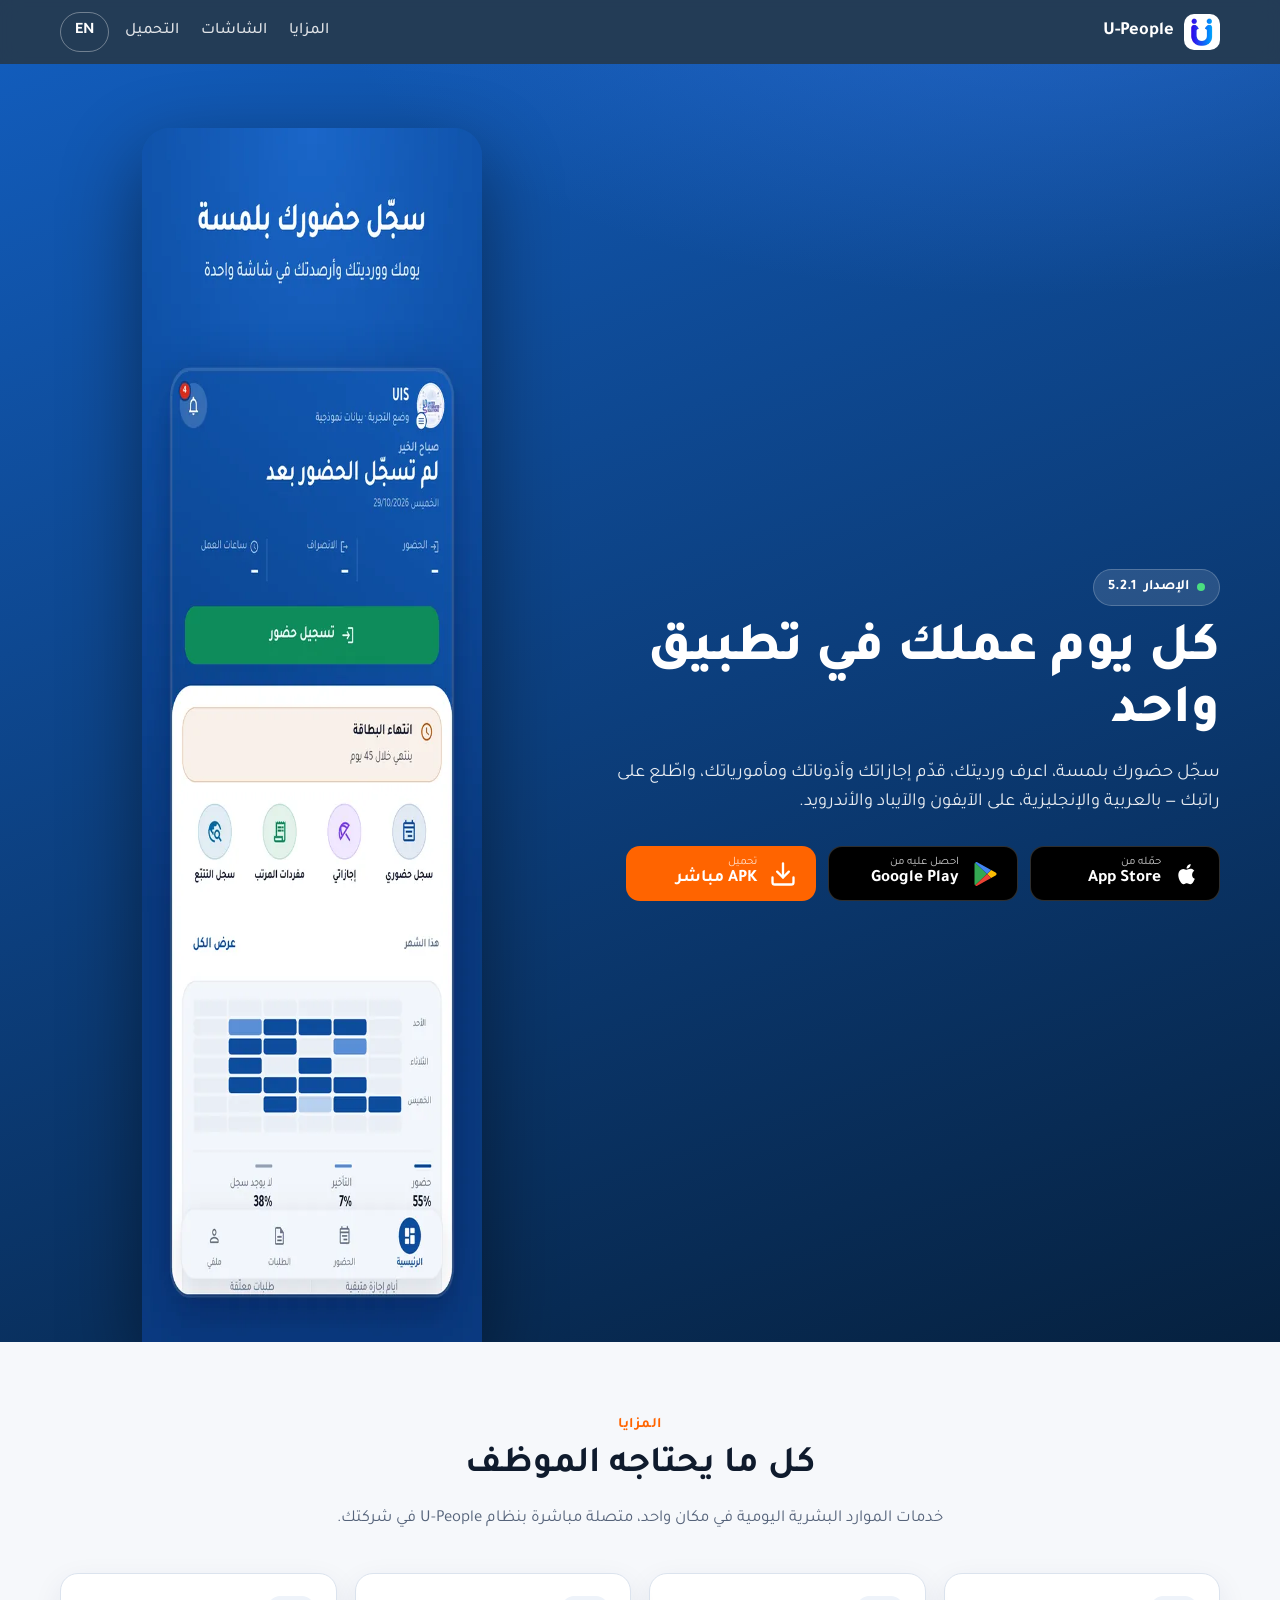
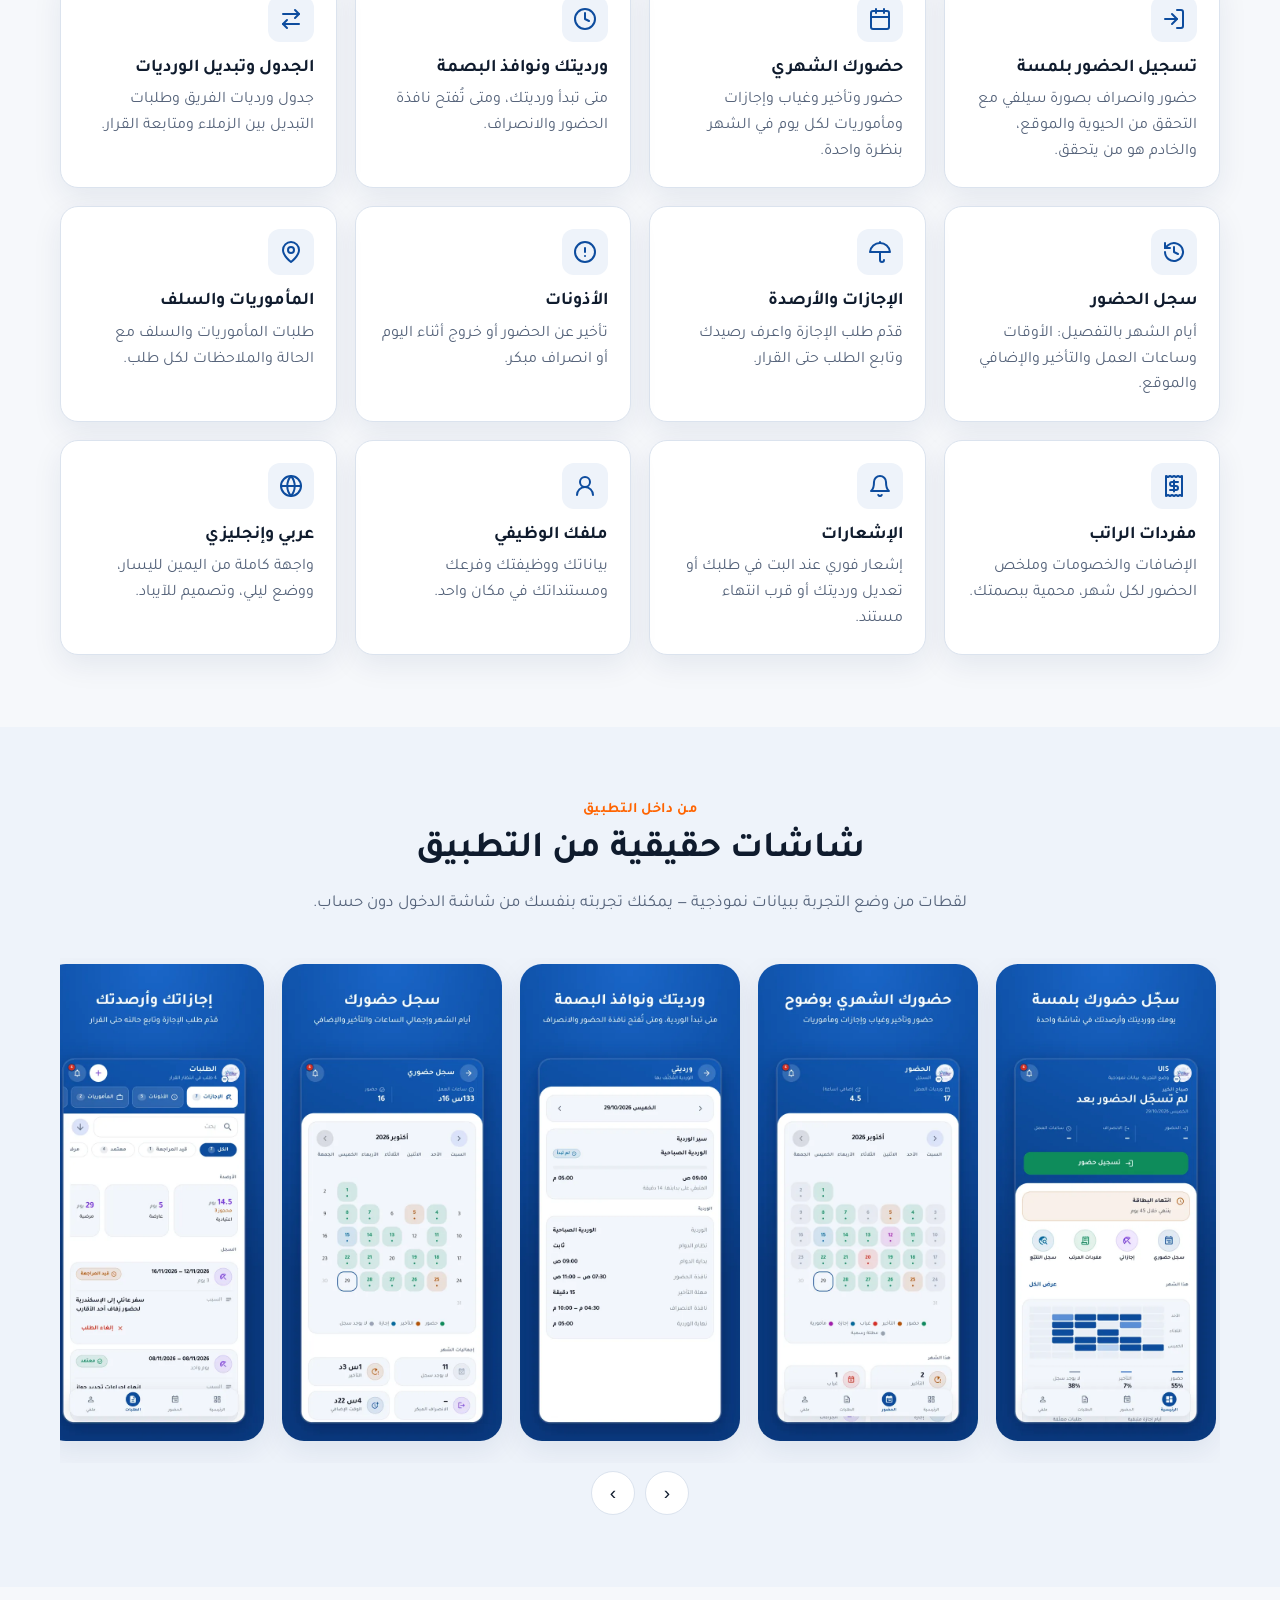
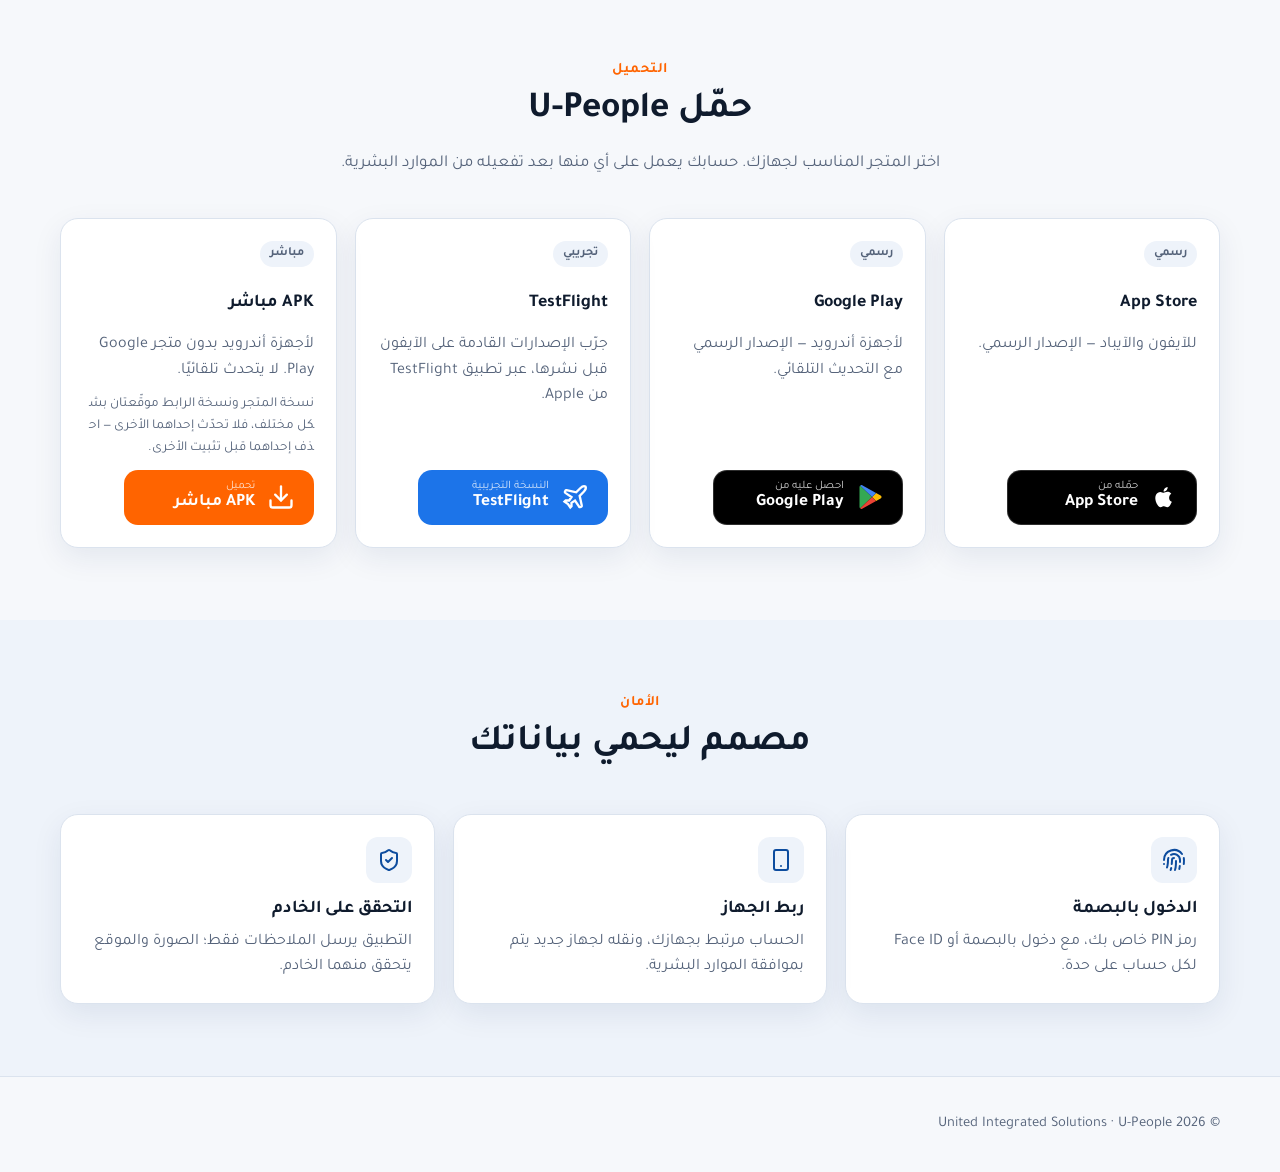
==== index.html @ c2cf2b14 "Landing page: features, real screenshots, every download link, and a links dashboard index.html show" ====
<!doctype html>
<html lang="ar" dir="rtl">
<head>
  <meta charset="utf-8">
  <meta name="viewport" content="width=device-width, initial-scale=1">
  <title>U-People — تطبيق الموظف</title>
  <meta name="description" content="U-People: attendance and selfie check-in, shifts, leave, excuses, missions, payslips and notifications — for iPhone, iPad and Android.">
  <meta property="og:title" content="U-People">
  <meta property="og:description" content="Attendance, shifts, requests and payslips in one employee app — App Store, Google Play, TestFlight and direct APK.">
  <meta property="og:image" content="https://uiscomp.github.io/upeople-releases/assets/img/social_en.jpg">
  <meta property="og:type" content="website">
  <meta name="theme-color" content="#06213f">
  <link rel="icon" type="image/png" href="assets/img/icon.png">
  <link rel="apple-touch-icon" href="assets/img/apple-touch-icon.png">
  <link rel="preconnect" href="https://fonts.googleapis.com">
  <link rel="preconnect" href="https://fonts.gstatic.com" crossorigin>
  <link href="https://fonts.googleapis.com/css2?family=Tajawal:wght@400;500;700;800&display=swap" rel="stylesheet">
  <link rel="stylesheet" href="assets/site.css">
</head>
<body>
  <header class="top">
    <div class="wrap">
      <a class="brand" href="#"><img src="assets/img/icon.png" alt="" width="36" height="36"><span>U-People</span></a>
      <nav class="nav">
        <a href="#features" data-i18n="navFeatures"></a>
        <a href="#screens" data-i18n="navScreens"></a>
        <a href="#download" data-i18n="navDownload"></a>
      </nav>
      <button class="lang" id="lang" type="button" aria-label="Language">EN</button>
    </div>
  </header>

  <div class="notice" id="notice" hidden></div>

  <section class="hero">
    <div class="wrap">
      <div>
        <span class="pill"><span class="dot"></span><span data-i18n="heroPill"></span> <span id="ver"></span></span>
        <h1 data-i18n="heroTitle"></h1>
        <p class="lead" data-i18n="heroLead"></p>
        <div class="stores" id="heroStores"></div>
      </div>
      <div class="hero-phone"><img id="heroShot" src="assets/shots/ar/01_dashboard.webp" alt="" width="560" height="1214"></div>
    </div>
  </section>

  <section class="block" id="features">
    <div class="wrap">
      <div class="head">
        <div class="eyebrow" data-i18n="featEyebrow"></div>
        <h2 data-i18n="featTitle"></h2>
        <p data-i18n="featLead"></p>
      </div>
      <div class="grid" id="featGrid"></div>
    </div>
  </section>

  <section class="block screens" id="screens">
    <div class="wrap">
      <div class="head">
        <div class="eyebrow" data-i18n="scrEyebrow"></div>
        <h2 data-i18n="scrTitle"></h2>
        <p data-i18n="scrLead"></p>
      </div>
      <div class="strip" id="strip"></div>
      <div class="strip-nav">
        <button class="round" id="prev" type="button" aria-label="Previous">‹</button>
        <button class="round" id="next" type="button" aria-label="Next">›</button>
      </div>
    </div>
  </section>

  <section class="block" id="download">
    <div class="wrap">
      <div class="head">
        <div class="eyebrow" data-i18n="dlEyebrow"></div>
        <h2 data-i18n="dlTitle"></h2>
        <p data-i18n="dlLead"></p>
      </div>
      <div class="dl" id="dlCards"></div>
    </div>
  </section>

  <section class="block screens">
    <div class="wrap">
      <div class="head">
        <div class="eyebrow" data-i18n="trustEyebrow"></div>
        <h2 data-i18n="trustTitle"></h2>
      </div>
      <div class="trust" id="trust"></div>
    </div>
  </section>

  <footer>
    <div class="wrap">
      <span>© <span id="year"></span> United Integrated Solutions · U-People</span>
      <span id="contact"></span>
    </div>
  </footer>

  <div class="lightbox" id="lightbox" role="dialog" aria-modal="true"><img alt=""></div>

  <script src="assets/site.js"></script>
</body>
</html>
---- assets/site.css ----
:root {
  --navy: #0a3e84;
  --primary: #0d4c9e;
  --primary-light: #3b82f6;
  --hero-from: #125cbb;
  --hero-to: #06213f;
  --orange: #ff6400;
  --bg: #f6f8fb;
  --surface: #ffffff;
  --surface-2: #eef3fa;
  --text: #0f1b2d;
  --muted: #55637a;
  --border: #dbe3ee;
  --ok: #15803d;
  --radius: 18px;
  --shadow: 0 10px 30px rgba(10, 40, 90, 0.08);
  color-scheme: light;
}
@media (prefers-color-scheme: dark) {
  :root:not([data-theme="light"]) {
    --bg: #0a1220;
    --surface: #111c2e;
    --surface-2: #16243a;
    --text: #e8eef8;
    --muted: #9aa9c0;
    --border: #22324b;
    --shadow: 0 10px 30px rgba(0, 0, 0, 0.35);
    color-scheme: dark;
  }
}
:root[data-theme="dark"] {
  --bg: #0a1220;
  --surface: #111c2e;
  --surface-2: #16243a;
  --text: #e8eef8;
  --muted: #9aa9c0;
  --border: #22324b;
  --shadow: 0 10px 30px rgba(0, 0, 0, 0.35);
  color-scheme: dark;
}

* { box-sizing: border-box; }
html { scroll-behavior: smooth; }
body {
  margin: 0;
  font-family: "Tajawal", system-ui, -apple-system, "Segoe UI", sans-serif;
  background: var(--bg);
  color: var(--text);
  line-height: 1.6;
  -webkit-font-smoothing: antialiased;
}
img { max-width: 100%; display: block; }
a { color: inherit; }
.wrap { width: min(1160px, 100% - 32px); margin-inline: auto; }

/* Header */
.top {
  position: sticky; top: 0; z-index: 20;
  background: color-mix(in srgb, var(--hero-to) 88%, transparent);
  backdrop-filter: blur(10px);
  color: #fff;
}
.top .wrap { display: flex; align-items: center; gap: 16px; min-height: 64px; }
.brand { display: flex; align-items: center; gap: 10px; text-decoration: none; font-weight: 700; font-size: 1.15rem; }
.brand img { width: 36px; height: 36px; border-radius: 10px; background: #fff; }
.nav { display: flex; gap: 22px; margin-inline-start: auto; }
.nav a { text-decoration: none; opacity: .85; font-weight: 500; }
.nav a:hover { opacity: 1; }
.lang {
  border: 1px solid rgba(255,255,255,.35); background: transparent; color: #fff;
  border-radius: 999px; padding: 6px 14px; font: inherit; font-weight: 700; cursor: pointer;
}
@media (max-width: 720px) { .nav { display: none; } .lang { margin-inline-start: auto; } }

/* Announcement */
.notice { background: var(--orange); color: #fff; text-align: center; padding: 10px 16px; font-weight: 600; }

/* Hero */
.hero {
  background: radial-gradient(1200px 600px at 80% -10%, rgba(59,130,246,.45), transparent 60%),
              linear-gradient(160deg, var(--hero-from), var(--hero-to));
  color: #fff; overflow: hidden;
}
.hero .wrap { display: grid; grid-template-columns: 1.1fr .9fr; gap: 40px; align-items: center; padding-block: 64px 0; }
.hero h1 { font-size: clamp(2rem, 4.6vw, 3.4rem); line-height: 1.15; margin: 14px 0; font-weight: 800; }
.hero p.lead { font-size: 1.15rem; opacity: .9; max-width: 34em; margin: 0 0 28px; }
.pill {
  display: inline-flex; align-items: center; gap: 8px; padding: 6px 14px; border-radius: 999px;
  background: rgba(255,255,255,.12); border: 1px solid rgba(255,255,255,.2); font-size: .9rem; font-weight: 600;
}
.pill .dot { width: 8px; height: 8px; border-radius: 50%; background: #4ade80; }
.hero-phone { align-self: end; justify-self: center; width: min(340px, 80vw); }
.hero-phone img { border-radius: 28px 28px 0 0; box-shadow: 0 30px 80px rgba(0,0,0,.45); }
@media (max-width: 860px) {
  .hero .wrap { grid-template-columns: 1fr; text-align: center; padding-top: 44px; }
  .hero p.lead { margin-inline: auto; }
  .stores { justify-content: center; }
}

/* Store buttons */
.stores { display: flex; flex-wrap: wrap; gap: 12px; }
.store {
  display: inline-flex; align-items: center; gap: 12px; min-width: 190px;
  padding: 10px 18px; border-radius: 14px; text-decoration: none;
  background: #000; color: #fff; border: 1px solid rgba(255,255,255,.18);
  transition: transform .15s ease, box-shadow .15s ease;
}
.store:hover { transform: translateY(-2px); box-shadow: 0 10px 24px rgba(0,0,0,.3); }
.store svg { width: 28px; height: 28px; flex: none; }
.store small { display: block; font-size: .72rem; opacity: .8; line-height: 1.1; }
.store strong { display: block; font-size: 1.08rem; line-height: 1.2; }
.store.apk { background: var(--orange); border-color: transparent; }
.store.tf { background: #1c74e9; border-color: transparent; }

/* Sections */
section.block { padding-block: 72px; }
.head { text-align: center; max-width: 720px; margin: 0 auto 40px; }
.head h2 { font-size: clamp(1.6rem, 3vw, 2.3rem); margin: 0 0 10px; }
.head p { color: var(--muted); margin: 0; font-size: 1.05rem; }
.eyebrow { color: var(--orange); font-weight: 700; letter-spacing: .04em; font-size: .9rem; }

.grid { display: grid; grid-template-columns: repeat(auto-fill, minmax(250px, 1fr)); gap: 18px; }
.card {
  background: var(--surface); border: 1px solid var(--border); border-radius: var(--radius);
  padding: 22px; box-shadow: var(--shadow);
}
.card h3 { margin: 12px 0 6px; font-size: 1.12rem; }
.card p { margin: 0; color: var(--muted); }
.icon {
  width: 46px; height: 46px; border-radius: 12px; display: grid; place-items: center;
  background: var(--surface-2); color: var(--primary);
}
:root[data-theme="dark"] .icon { color: #8fb8ff; }
@media (prefers-color-scheme: dark) { :root:not([data-theme="light"]) .icon { color: #8fb8ff; } }
.icon svg { width: 24px; height: 24px; }

/* Screens */
.screens { background: var(--surface-2); }
.strip {
  display: grid; grid-auto-flow: column; grid-auto-columns: minmax(220px, 260px); gap: 18px;
  overflow-x: auto; scroll-snap-type: x mandatory; padding: 6px 4px 22px; scrollbar-width: thin;
}
.strip img {
  scroll-snap-align: center; border-radius: 22px; box-shadow: var(--shadow);
  background: var(--surface); aspect-ratio: 1290 / 2796; width: 100%; height: auto; cursor: zoom-in;
}
.strip-nav { display: flex; justify-content: center; gap: 10px; margin-top: 8px; }
.round {
  width: 44px; height: 44px; border-radius: 50%; border: 1px solid var(--border);
  background: var(--surface); color: var(--text); font-size: 1.2rem; cursor: pointer;
}
.lightbox {
  position: fixed; inset: 0; background: rgba(4,10,20,.88); display: none;
  align-items: center; justify-content: center; z-index: 50; padding: 16px;
}
.lightbox.open { display: flex; }
.lightbox img { max-height: 92vh; width: auto; border-radius: 22px; }

/* Download cards */
.dl { display: grid; grid-template-columns: repeat(auto-fit, minmax(240px, 1fr)); gap: 18px; }
.dl .card { display: flex; flex-direction: column; gap: 10px; }
.dl .card .store { align-self: flex-start; margin-top: auto; }
.tag { align-self: flex-start; display: inline-block; font-size: .78rem; font-weight: 700; padding: 3px 10px; border-radius: 999px; background: var(--surface-2); color: var(--muted); }
.meta { font-size: .85rem; color: var(--muted); word-break: break-all; }
.meta code { font-size: .78rem; }

/* Trust */
.trust { display: grid; grid-template-columns: repeat(auto-fit, minmax(240px, 1fr)); gap: 18px; }

footer { padding: 36px 0; color: var(--muted); border-top: 1px solid var(--border); font-size: .92rem; }
footer .wrap { display: flex; flex-wrap: wrap; gap: 14px 24px; align-items: center; justify-content: space-between; }
footer a { color: var(--muted); }

[hidden] { display: none !important; }

/* Admin */
.admin main { padding-block: 32px 64px; }
.admin .card { margin-bottom: 18px; }
.admin h2 { margin: 0 0 14px; font-size: 1.15rem; }
.field { display: grid; gap: 6px; margin-bottom: 14px; }
.field label { font-weight: 600; font-size: .92rem; }
.field input[type="text"], .field input[type="url"], .field input[type="email"], .field input[type="password"], .field select, .field textarea {
  width: 100%; padding: 10px 12px; border-radius: 10px; border: 1px solid var(--border);
  background: var(--bg); color: var(--text); font: inherit;
}
.row { display: grid; grid-template-columns: repeat(auto-fit, minmax(220px, 1fr)); gap: 14px; }
.switch { display: flex; align-items: center; gap: 10px; font-weight: 600; }
.switch input { width: 20px; height: 20px; }
.btns { display: flex; flex-wrap: wrap; gap: 10px; }
.btn {
  padding: 10px 18px; border-radius: 10px; border: 1px solid var(--border); background: var(--surface);
  color: var(--text); font: inherit; font-weight: 700; cursor: pointer; text-decoration: none;
}
.btn.primary { background: var(--primary); color: #fff; border-color: transparent; }
.btn.orange { background: var(--orange); color: #fff; border-color: transparent; }
.status { margin-top: 12px; font-weight: 600; }
.status.ok { color: var(--ok); }
.status.err { color: #dc2626; }
.hint { color: var(--muted); font-size: .88rem; margin: 0; }
.linkrow { border: 1px solid var(--border); border-radius: 14px; padding: 14px; margin-bottom: 12px; }
.linkrow .switch { margin-bottom: 10px; }
.test { font-size: .85rem; }
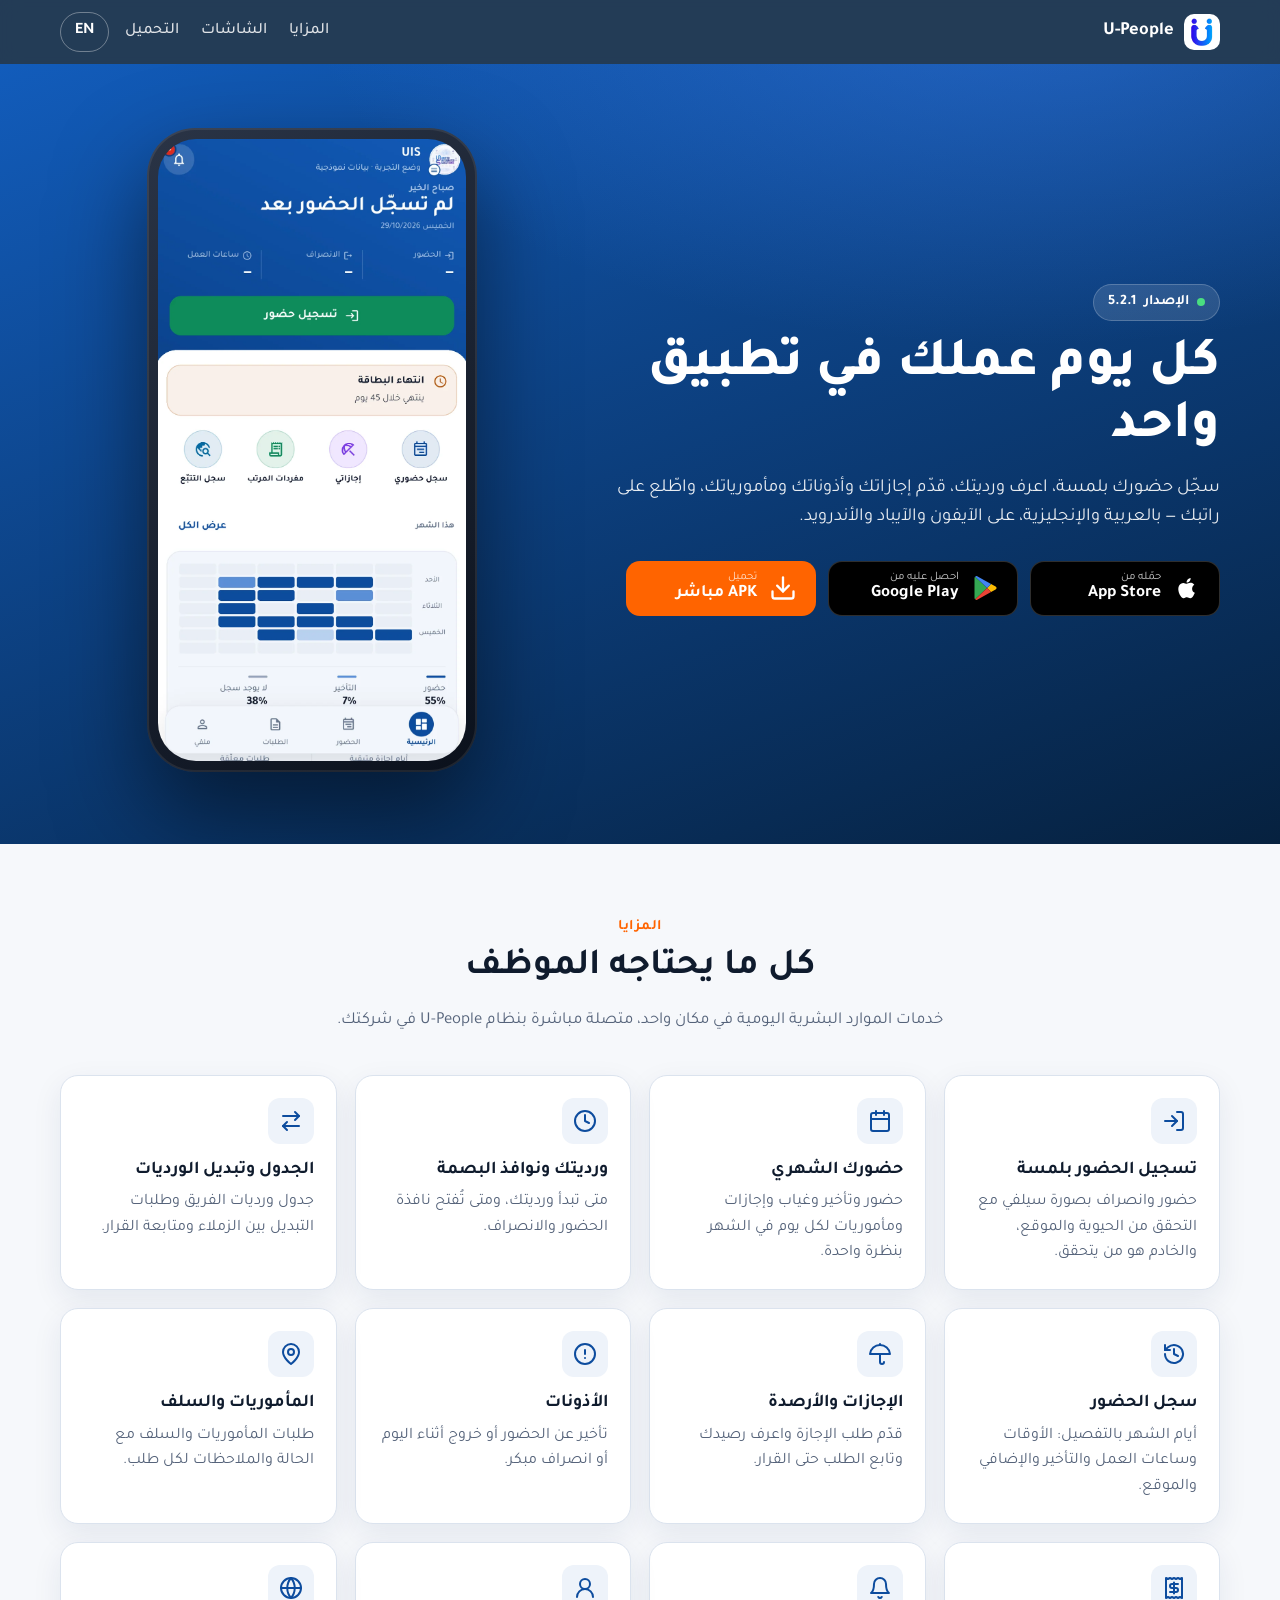
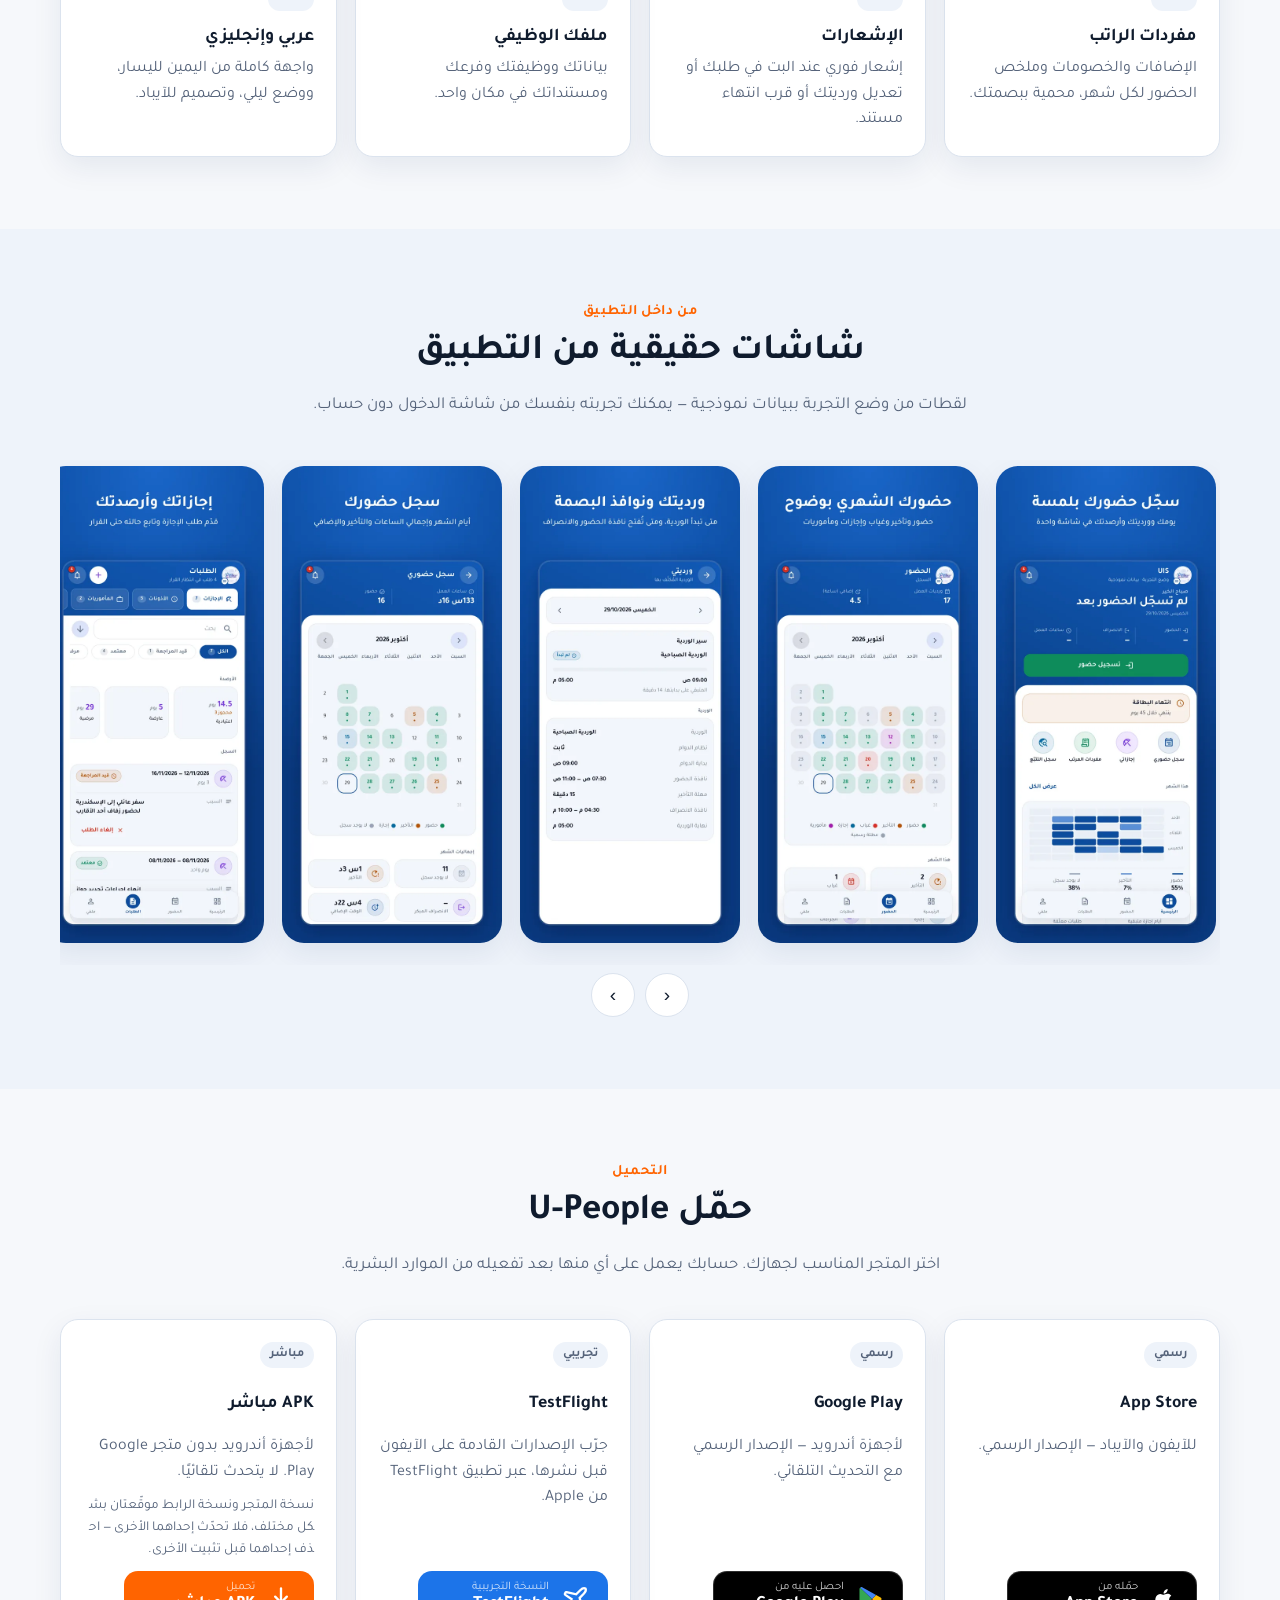
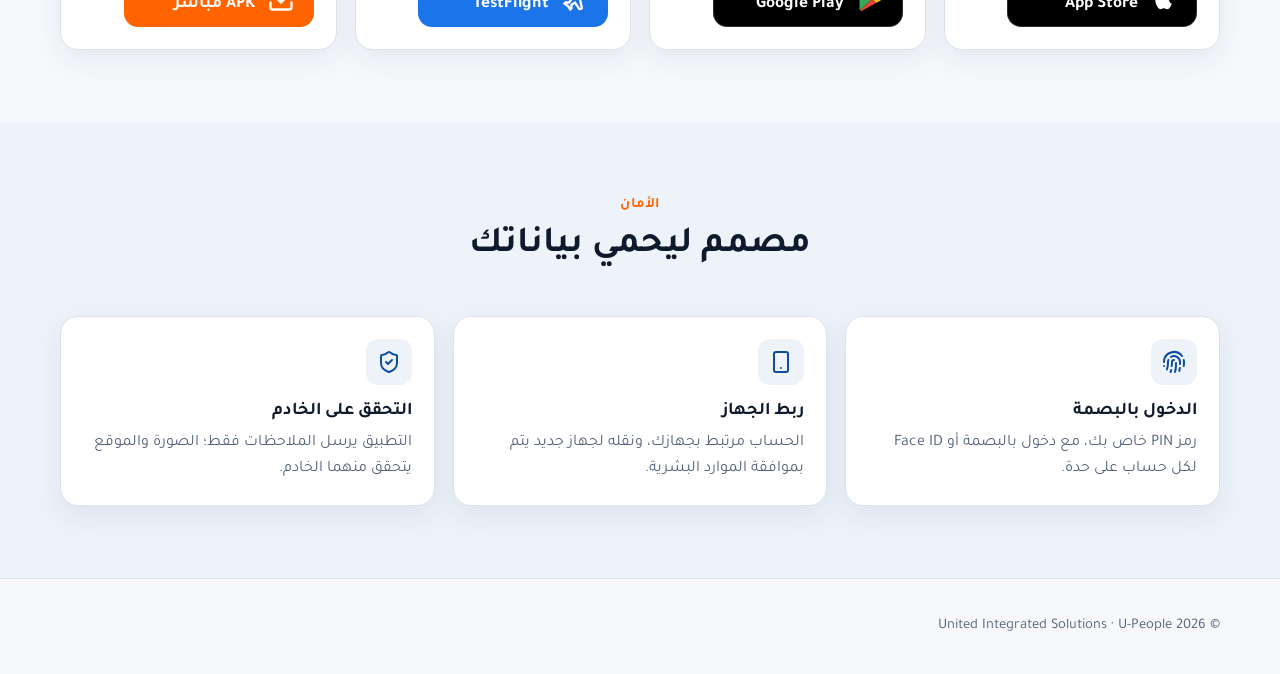
==== commit 35a8bfa9: "Landing page: sharp hero — the app screen at full resolution in a device frame Co-Authored-By: Claud" ====
--- a/index.html
+++ b/index.html
@@ -40,7 +40,7 @@
         <p class="lead" data-i18n="heroLead"></p>
         <div class="stores" id="heroStores"></div>
       </div>
-      <div class="hero-phone"><img id="heroShot" src="assets/shots/ar/01_dashboard.webp" alt="" width="560" height="1214"></div>
+      <div class="hero-phone"><img id="heroShot" src="assets/img/hero_ar.webp" alt="" width="900" height="1817"></div>
     </div>
   </section>
 
--- a/assets/site.css
+++ b/assets/site.css
@@ -81,7 +81,7 @@
               linear-gradient(160deg, var(--hero-from), var(--hero-to));
   color: #fff; overflow: hidden;
 }
-.hero .wrap { display: grid; grid-template-columns: 1.1fr .9fr; gap: 40px; align-items: center; padding-block: 64px 0; }
+.hero .wrap { display: grid; grid-template-columns: 1.1fr .9fr; gap: 40px; align-items: center; padding-block: 64px 72px; }
 .hero h1 { font-size: clamp(2rem, 4.6vw, 3.4rem); line-height: 1.15; margin: 14px 0; font-weight: 800; }
 .hero p.lead { font-size: 1.15rem; opacity: .9; max-width: 34em; margin: 0 0 28px; }
 .pill {
@@ -89,8 +89,12 @@
   background: rgba(255,255,255,.12); border: 1px solid rgba(255,255,255,.2); font-size: .9rem; font-weight: 600;
 }
 .pill .dot { width: 8px; height: 8px; border-radius: 50%; background: #4ade80; }
-.hero-phone { align-self: end; justify-self: center; width: min(340px, 80vw); }
-.hero-phone img { border-radius: 28px 28px 0 0; box-shadow: 0 30px 80px rgba(0,0,0,.45); }
+.hero-phone {
+  justify-self: center; width: min(330px, 78vw); padding: 11px; border-radius: 48px;
+  background: linear-gradient(145deg, #2a3446, #0b111c);
+  box-shadow: 0 40px 90px rgba(0,0,0,.5), inset 0 0 0 2px rgba(255,255,255,.08);
+}
+.hero-phone img { width: 100%; height: auto; border-radius: 38px; background: #0d4c9e; }
 @media (max-width: 860px) {
   .hero .wrap { grid-template-columns: 1fr; text-align: center; padding-top: 44px; }
   .hero p.lead { margin-inline: auto; }
